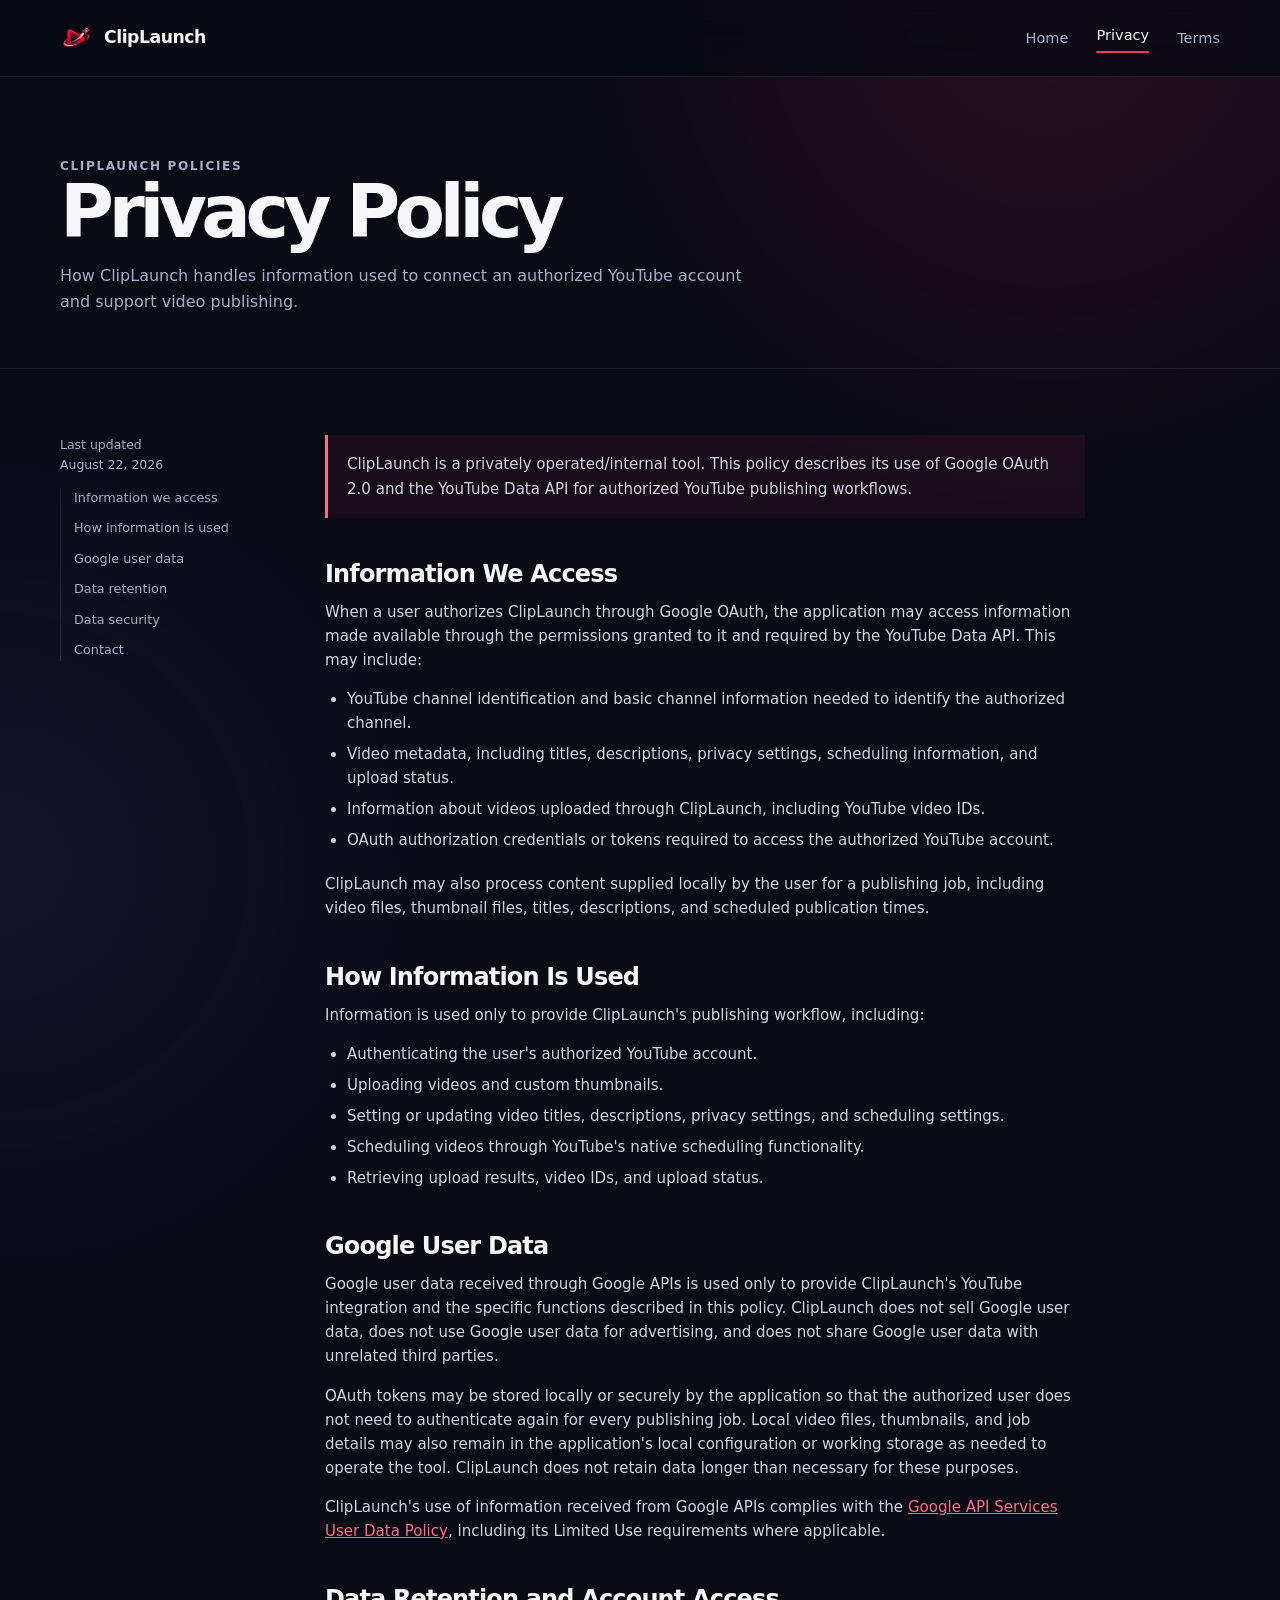
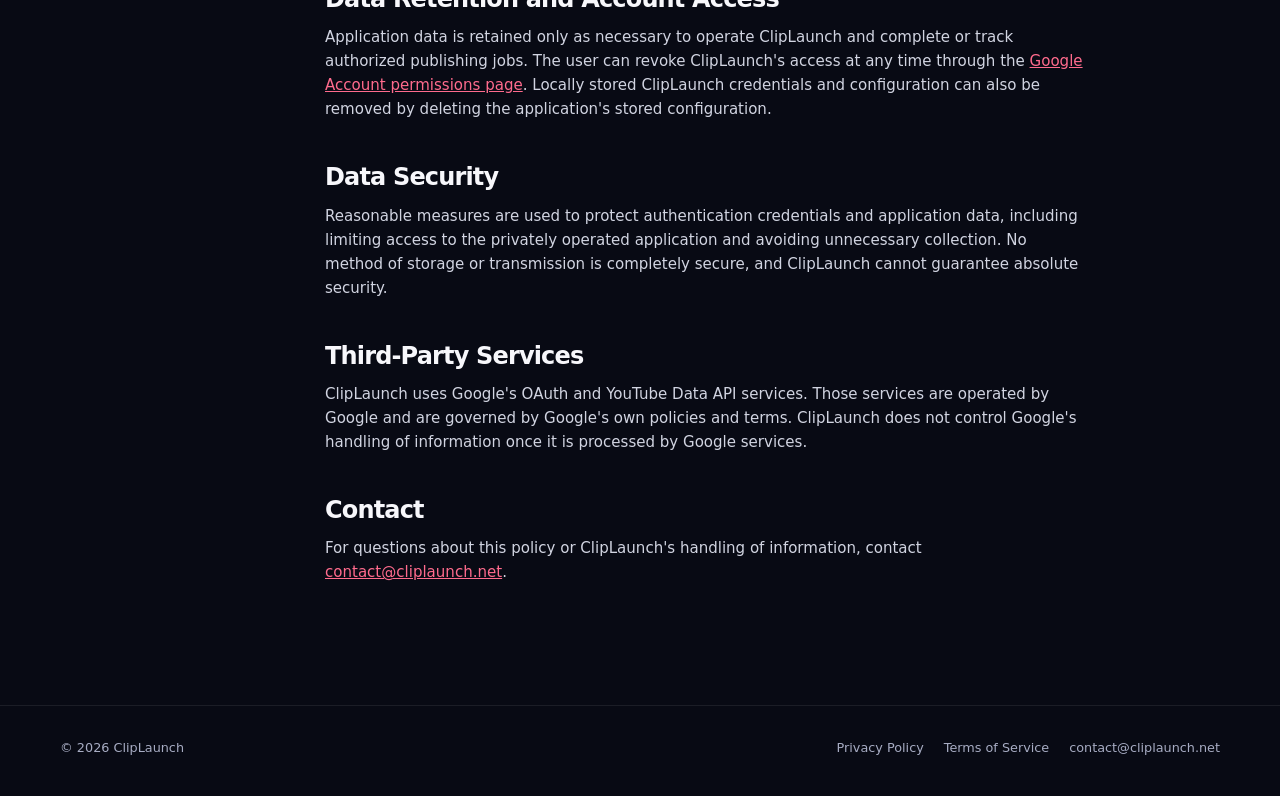
==== privacy/index.html @ d1818580 "Build ClipLaunch public website" ====
<!doctype html>
<html lang="en">
<head>
  <meta charset="utf-8">
  <meta name="viewport" content="width=device-width, initial-scale=1">
  <title>Privacy Policy — ClipLaunch</title>
  <meta name="description" content="How ClipLaunch handles information used for its YouTube publishing workflow and Google API integration.">
  <meta name="theme-color" content="#080a14">
  <meta property="og:type" content="website">
  <meta property="og:title" content="Privacy Policy — ClipLaunch">
  <meta property="og:description" content="How ClipLaunch handles information used for its YouTube publishing workflow and Google API integration.">
  <meta property="og:url" content="https://cliplaunch.net/privacy">
  <meta property="og:image" content="https://cliplaunch.net/assets/cliplaunch-logo.png">
  <link rel="icon" href="/assets/cliplaunch-logo.png" type="image/png">
  <link rel="stylesheet" href="/assets/styles.css">
</head>
<body>
  <a class="skip-link" href="#main">Skip to content</a>
  <header class="site-header"><div class="container nav"><a class="brand" href="/" aria-label="ClipLaunch home"><img src="/assets/cliplaunch-logo.png" alt=""><span>ClipLaunch</span></a><nav class="nav-links" aria-label="Main navigation"><a href="/">Home</a><a href="/privacy" aria-current="page">Privacy</a><a href="/terms">Terms</a></nav></div></header>
  <main id="main">
    <section class="page-hero"><div class="container"><p class="eyebrow">ClipLaunch policies</p><h1>Privacy Policy</h1><p>How ClipLaunch handles information used to connect an authorized YouTube account and support video publishing.</p></div></section>
    <div class="container legal-layout">
      <aside class="legal-aside"><p>Last updated<br>August 22, 2026</p><nav class="legal-nav" aria-label="Privacy policy sections"><a href="#access">Information we access</a><a href="#use">How information is used</a><a href="#google">Google user data</a><a href="#retention">Data retention</a><a href="#security">Data security</a><a href="#contact">Contact</a></nav></aside>
      <article class="legal-content">
        <p class="notice">ClipLaunch is a privately operated/internal tool. This policy describes its use of Google OAuth 2.0 and the YouTube Data API for authorized YouTube publishing workflows.</p>
        <h2 id="access">Information We Access</h2>
        <p>When a user authorizes ClipLaunch through Google OAuth, the application may access information made available through the permissions granted to it and required by the YouTube Data API. This may include:</p>
        <ul><li>YouTube channel identification and basic channel information needed to identify the authorized channel.</li><li>Video metadata, including titles, descriptions, privacy settings, scheduling information, and upload status.</li><li>Information about videos uploaded through ClipLaunch, including YouTube video IDs.</li><li>OAuth authorization credentials or tokens required to access the authorized YouTube account.</li></ul>
        <p>ClipLaunch may also process content supplied locally by the user for a publishing job, including video files, thumbnail files, titles, descriptions, and scheduled publication times.</p>
        <h2 id="use">How Information Is Used</h2>
        <p>Information is used only to provide ClipLaunch's publishing workflow, including:</p>
        <ul><li>Authenticating the user's authorized YouTube account.</li><li>Uploading videos and custom thumbnails.</li><li>Setting or updating video titles, descriptions, privacy settings, and scheduling settings.</li><li>Scheduling videos through YouTube's native scheduling functionality.</li><li>Retrieving upload results, video IDs, and upload status.</li></ul>
        <h2 id="google">Google User Data</h2>
        <p>Google user data received through Google APIs is used only to provide ClipLaunch's YouTube integration and the specific functions described in this policy. ClipLaunch does not sell Google user data, does not use Google user data for advertising, and does not share Google user data with unrelated third parties.</p>
        <p>OAuth tokens may be stored locally or securely by the application so that the authorized user does not need to authenticate again for every publishing job. Local video files, thumbnails, and job details may also remain in the application's local configuration or working storage as needed to operate the tool. ClipLaunch does not retain data longer than necessary for these purposes.</p>
        <p>ClipLaunch's use of information received from Google APIs complies with the <a href="https://developers.google.com/terms/api-services-user-data-policy" target="_blank" rel="noopener">Google API Services User Data Policy</a>, including its Limited Use requirements where applicable.</p>
        <h2 id="retention">Data Retention and Account Access</h2>
        <p>Application data is retained only as necessary to operate ClipLaunch and complete or track authorized publishing jobs. The user can revoke ClipLaunch's access at any time through the <a href="https://myaccount.google.com/permissions" target="_blank" rel="noopener">Google Account permissions page</a>. Locally stored ClipLaunch credentials and configuration can also be removed by deleting the application's stored configuration.</p>
        <h2 id="security">Data Security</h2>
        <p>Reasonable measures are used to protect authentication credentials and application data, including limiting access to the privately operated application and avoiding unnecessary collection. No method of storage or transmission is completely secure, and ClipLaunch cannot guarantee absolute security.</p>
        <h2>Third-Party Services</h2>
        <p>ClipLaunch uses Google's OAuth and YouTube Data API services. Those services are operated by Google and are governed by Google's own policies and terms. ClipLaunch does not control Google's handling of information once it is processed by Google services.</p>
        <h2 id="contact">Contact</h2>
        <p>For questions about this policy or ClipLaunch's handling of information, contact <a data-contact-email href="mailto:contact@cliplaunch.net">contact@cliplaunch.net</a>.</p>
      </article>
    </div>
  </main>
  <footer class="site-footer"><div class="container footer-row"><p>© 2026 ClipLaunch</p><div class="footer-links"><a href="/privacy">Privacy Policy</a><a href="/terms">Terms of Service</a><a data-contact-email href="mailto:contact@cliplaunch.net">contact@cliplaunch.net</a></div></div></footer>
  <script src="/assets/site-config.js"></script>
</body>
</html>
---- assets/styles.css ----
:root {
  --bg: #080a14;
  --bg-soft: #0d1020;
  --panel: rgba(20, 23, 41, 0.82);
  --panel-solid: #13172b;
  --line: rgba(255, 255, 255, 0.1);
  --text: #f7f7fb;
  --muted: #a7acc3;
  --muted-strong: #d1d4e1;
  --red: #ff3155;
  --pink: #ff6b8d;
  --purple: #9f83ff;
  --green: #76dfaf;
  --max: 1160px;
  color-scheme: dark;
  font-family: Inter, ui-sans-serif, system-ui, -apple-system, BlinkMacSystemFont, "Segoe UI", sans-serif;
  background: var(--bg);
  color: var(--text);
}

* { box-sizing: border-box; }
html { scroll-behavior: smooth; }
body {
  margin: 0;
  min-width: 320px;
  background:
    radial-gradient(circle at 82% 0%, rgba(255, 49, 85, 0.13), transparent 32rem),
    radial-gradient(circle at 0% 36%, rgba(117, 95, 255, 0.1), transparent 30rem),
    var(--bg);
  color: var(--text);
  line-height: 1.6;
}

body::before {
  content: "";
  position: fixed;
  inset: 0;
  z-index: -1;
  pointer-events: none;
  opacity: 0.12;
  background-image: linear-gradient(rgba(255,255,255,.05) 1px, transparent 1px), linear-gradient(90deg, rgba(255,255,255,.05) 1px, transparent 1px);
  background-size: 72px 72px;
  mask-image: linear-gradient(to bottom, black, transparent 70%);
}

a { color: inherit; }
.container { width: min(calc(100% - 40px), var(--max)); margin: 0 auto; }
.skip-link { position: absolute; left: -9999px; }
.skip-link:focus { left: 16px; top: 16px; z-index: 20; padding: 8px 12px; background: var(--text); color: var(--bg); border-radius: 8px; }

.site-header { position: sticky; top: 0; z-index: 10; border-bottom: 1px solid rgba(255,255,255,.08); background: rgba(8,10,20,.78); backdrop-filter: blur(18px); }
.nav { min-height: 76px; display: flex; align-items: center; justify-content: space-between; gap: 24px; }
.brand { display: inline-flex; align-items: center; gap: 11px; text-decoration: none; font-weight: 720; letter-spacing: -.03em; }
.brand img { width: 33px; height: 33px; object-fit: contain; }
.brand span { font-size: 1.08rem; }
.nav-links { display: flex; align-items: center; gap: 28px; color: var(--muted); font-size: .91rem; }
.nav-links a { text-decoration: none; transition: color .2s ease; }
.nav-links a:hover, .nav-links a[aria-current="page"] { color: var(--text); }
.nav-links a[aria-current="page"]::after { content: ""; display: block; height: 2px; margin-top: 4px; border-radius: 9px; background: var(--red); }

.hero { position: relative; padding: 100px 0 92px; overflow: hidden; }
.hero::after { content: ""; position: absolute; width: 520px; height: 520px; right: -160px; top: 90px; border-radius: 50%; background: rgba(255,49,85,.08); filter: blur(90px); pointer-events: none; }
.hero-grid { display: grid; grid-template-columns: minmax(0, 1.08fr) minmax(360px, .92fr); align-items: center; gap: 74px; }
.eyebrow, .kicker { margin: 0 0 17px; color: var(--pink); font-size: .75rem; font-weight: 760; letter-spacing: .14em; text-transform: uppercase; }
h1, h2, h3, p { margin-top: 0; }
h1 { max-width: 690px; margin-bottom: 22px; font-size: clamp(3.4rem, 7vw, 5.9rem); line-height: .98; letter-spacing: -.075em; }
h1 span { color: var(--pink); }
.lede { max-width: 590px; margin-bottom: 30px; color: var(--muted-strong); font-size: clamp(1.04rem, 1.8vw, 1.18rem); }
.hero-actions { display: flex; flex-wrap: wrap; gap: 12px; }
.button { display: inline-flex; align-items: center; justify-content: center; min-height: 46px; padding: 0 18px; border: 1px solid transparent; border-radius: 10px; font-size: .9rem; font-weight: 700; text-decoration: none; transition: transform .2s ease, border-color .2s ease, background .2s ease; }
.button:hover { transform: translateY(-2px); }
.button-primary { background: linear-gradient(135deg, var(--red), #f42675); box-shadow: 0 12px 30px rgba(255,49,85,.22); }
.button-secondary { border-color: var(--line); background: rgba(255,255,255,.035); color: var(--muted-strong); }
.button-secondary:hover { border-color: rgba(255,255,255,.22); background: rgba(255,255,255,.08); }

.workflow-card { position: relative; z-index: 1; padding: 18px; border: 1px solid rgba(255,255,255,.12); border-radius: 18px; background: linear-gradient(145deg, rgba(27,29,52,.96), rgba(12,14,27,.92)); box-shadow: 0 28px 90px rgba(0,0,0,.38), 0 0 0 1px rgba(255,49,85,.04); }
.workflow-top { display: flex; align-items: center; justify-content: space-between; padding: 3px 3px 16px; color: var(--muted); font-size: .78rem; }
.window-dots { display: flex; gap: 5px; }
.window-dots i { width: 7px; height: 7px; border-radius: 50%; background: #42465d; }
.window-dots i:first-child { background: var(--red); }
.job-panel { padding: 18px; border: 1px solid rgba(255,255,255,.08); border-radius: 12px; background: rgba(5,7,16,.46); }
.job-title { display: flex; justify-content: space-between; gap: 12px; margin-bottom: 18px; font-size: .92rem; font-weight: 700; }
.live-pill { display: inline-flex; align-items: center; gap: 6px; color: var(--green); font-size: .7rem; font-weight: 750; text-transform: uppercase; letter-spacing: .08em; }
.live-pill::before { content: ""; width: 6px; height: 6px; border-radius: 50%; background: var(--green); box-shadow: 0 0 12px var(--green); }
.progress-track { height: 7px; margin-bottom: 20px; border-radius: 10px; background: #262a40; overflow: hidden; }
.progress-bar { width: 72%; height: 100%; border-radius: inherit; background: linear-gradient(90deg, var(--red), var(--pink)); }
.steps { display: grid; gap: 11px; }
.step { display: flex; align-items: center; gap: 11px; color: var(--muted); font-size: .79rem; }
.step.is-done { color: var(--muted-strong); }
.step-icon { display: grid; place-items: center; width: 23px; height: 23px; border: 1px solid #353950; border-radius: 7px; color: #777e9d; font-size: .68rem; }
.step.is-done .step-icon { border-color: rgba(118,223,175,.4); color: var(--green); background: rgba(118,223,175,.08); }
.card-foot { display: flex; justify-content: space-between; gap: 12px; margin-top: 17px; padding-top: 15px; border-top: 1px solid rgba(255,255,255,.07); color: #7e849e; font-size: .72rem; }

.section { padding: 100px 0; }
.section-tint { border-top: 1px solid rgba(255,255,255,.06); border-bottom: 1px solid rgba(255,255,255,.06); background: rgba(16,18,34,.52); }
.section-heading { max-width: 670px; margin-bottom: 38px; }
h2 { margin-bottom: 13px; font-size: clamp(2rem, 4vw, 3.25rem); line-height: 1.05; letter-spacing: -.055em; }
.section-heading p { color: var(--muted); }
.feature-grid { display: grid; grid-template-columns: repeat(3, 1fr); gap: 13px; }
.feature-card { min-height: 190px; padding: 23px; border: 1px solid var(--line); border-radius: 14px; background: rgba(19,23,43,.72); }
.feature-number { margin-bottom: 25px; color: var(--pink); font-size: .72rem; font-weight: 760; letter-spacing: .12em; }
.feature-card h3 { margin-bottom: 8px; font-size: 1rem; }
.feature-card p { margin-bottom: 0; color: var(--muted); font-size: .88rem; }
.api-grid { display: grid; grid-template-columns: .85fr 1.15fr; gap: 70px; align-items: start; }
.api-copy p { color: var(--muted-strong); }
.api-list { display: grid; grid-template-columns: 1fr 1fr; gap: 12px; }
.list-item { display: flex; gap: 10px; padding: 16px; border: 1px solid var(--line); border-radius: 11px; color: var(--muted-strong); font-size: .88rem; background: rgba(255,255,255,.025); }
.list-item::before { content: "✓"; color: var(--pink); font-weight: 800; }
.trust-bar { display: flex; flex-wrap: wrap; align-items: center; justify-content: space-between; gap: 20px; padding: 23px 27px; border: 1px solid rgba(255,255,255,.1); border-radius: 15px; background: linear-gradient(90deg, rgba(255,49,85,.1), rgba(159,131,255,.08)); }
.trust-bar p { margin: 0; max-width: 730px; color: var(--muted-strong); font-size: .9rem; }
.trust-label { color: var(--text); font-size: .78rem; font-weight: 750; letter-spacing: .1em; text-transform: uppercase; }

.page-hero { padding: 80px 0 54px; border-bottom: 1px solid rgba(255,255,255,.07); }
.page-hero h1 { max-width: 760px; margin-bottom: 15px; font-size: clamp(2.8rem, 6vw, 4.6rem); }
.page-hero p { max-width: 690px; margin-bottom: 0; color: var(--muted); }
.legal-layout { display: grid; grid-template-columns: 190px minmax(0, 760px); gap: 75px; padding: 66px 0 105px; }
.legal-aside { position: sticky; top: 110px; align-self: start; }
.legal-aside p { color: var(--muted); font-size: .78rem; }
.legal-nav { display: grid; gap: 10px; padding-left: 13px; border-left: 1px solid var(--line); }
.legal-nav a { color: var(--muted); font-size: .8rem; text-decoration: none; }
.legal-nav a:hover { color: var(--pink); }
.legal-content h2 { margin: 44px 0 13px; font-size: 1.5rem; letter-spacing: -.035em; }
.legal-content h2:first-child { margin-top: 0; }
.legal-content h3 { margin: 27px 0 8px; font-size: 1rem; }
.legal-content p, .legal-content li { color: var(--muted-strong); font-size: .94rem; }
.legal-content ul { margin: 0 0 20px; padding-left: 22px; }
.legal-content li { margin: 7px 0; }
.legal-content a { color: var(--pink); }
.notice { margin: 0 0 35px; padding: 17px 19px; border-left: 3px solid var(--pink); background: rgba(255,49,85,.07); color: var(--muted-strong); font-size: .88rem; }

.site-footer { padding: 32px 0 38px; border-top: 1px solid rgba(255,255,255,.08); }
.footer-row { display: flex; align-items: center; justify-content: space-between; gap: 22px; }
.footer-row p, .footer-links { margin: 0; color: var(--muted); font-size: .8rem; }
.footer-links { display: flex; flex-wrap: wrap; gap: 20px; }
.footer-links a { text-decoration: none; }
.footer-links a:hover { color: var(--text); }

@media (max-width: 820px) {
  .hero-grid, .api-grid { grid-template-columns: 1fr; gap: 44px; }
  .hero { padding-top: 70px; }
  .feature-grid { grid-template-columns: 1fr 1fr; }
  .legal-layout { grid-template-columns: 1fr; gap: 34px; }
  .legal-aside { position: static; }
  .legal-nav { display: flex; flex-wrap: wrap; gap: 12px 20px; padding: 0; border: 0; }
}

@media (max-width: 560px) {
  .container { width: min(calc(100% - 30px), var(--max)); }
  .nav { min-height: 68px; }
  .nav-links { gap: 13px; font-size: .78rem; }
  .nav-links a[aria-current="page"]::after { margin-top: 2px; }
  h1 { font-size: clamp(3rem, 17vw, 4.2rem); }
  .hero { padding: 58px 0 70px; }
  .section { padding: 70px 0; }
  .feature-grid, .api-list { grid-template-columns: 1fr; }
  .workflow-card { padding: 12px; }
  .job-panel { padding: 14px; }
  .footer-row { align-items: flex-start; flex-direction: column; }
}
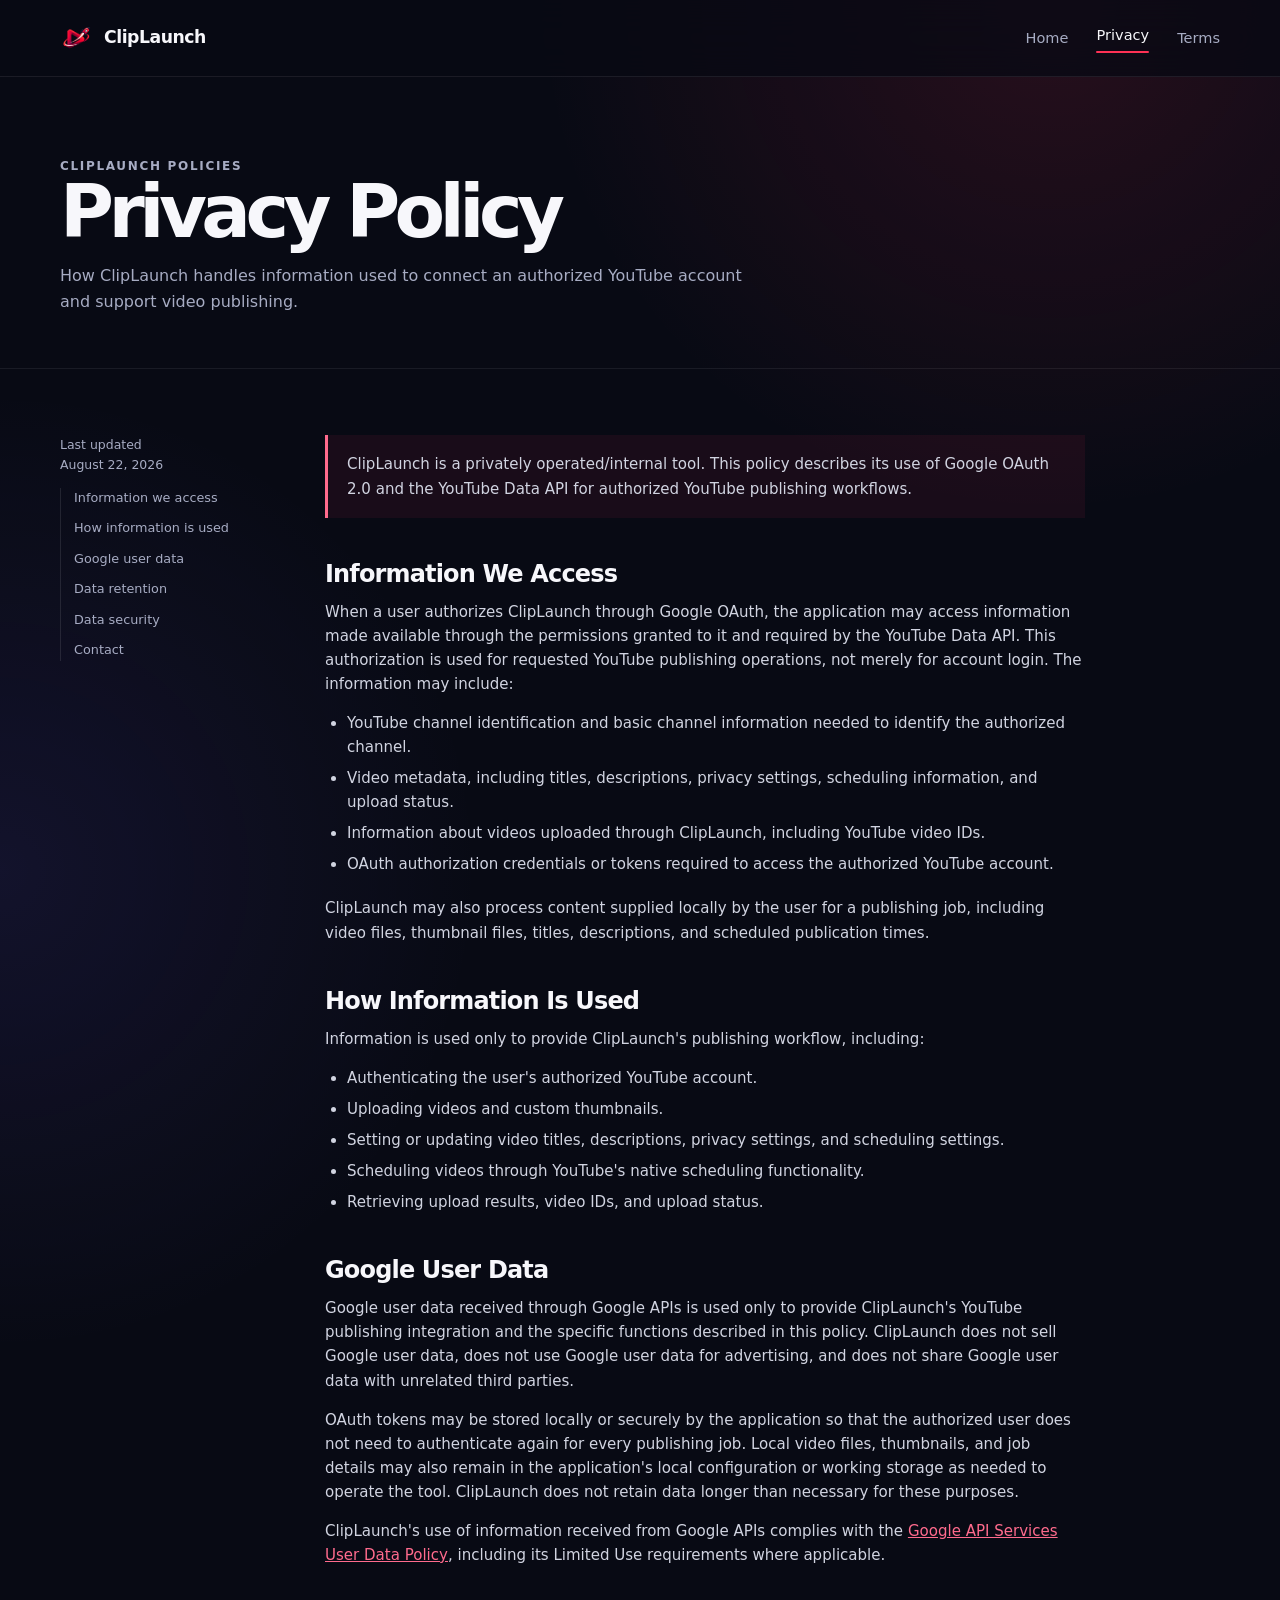
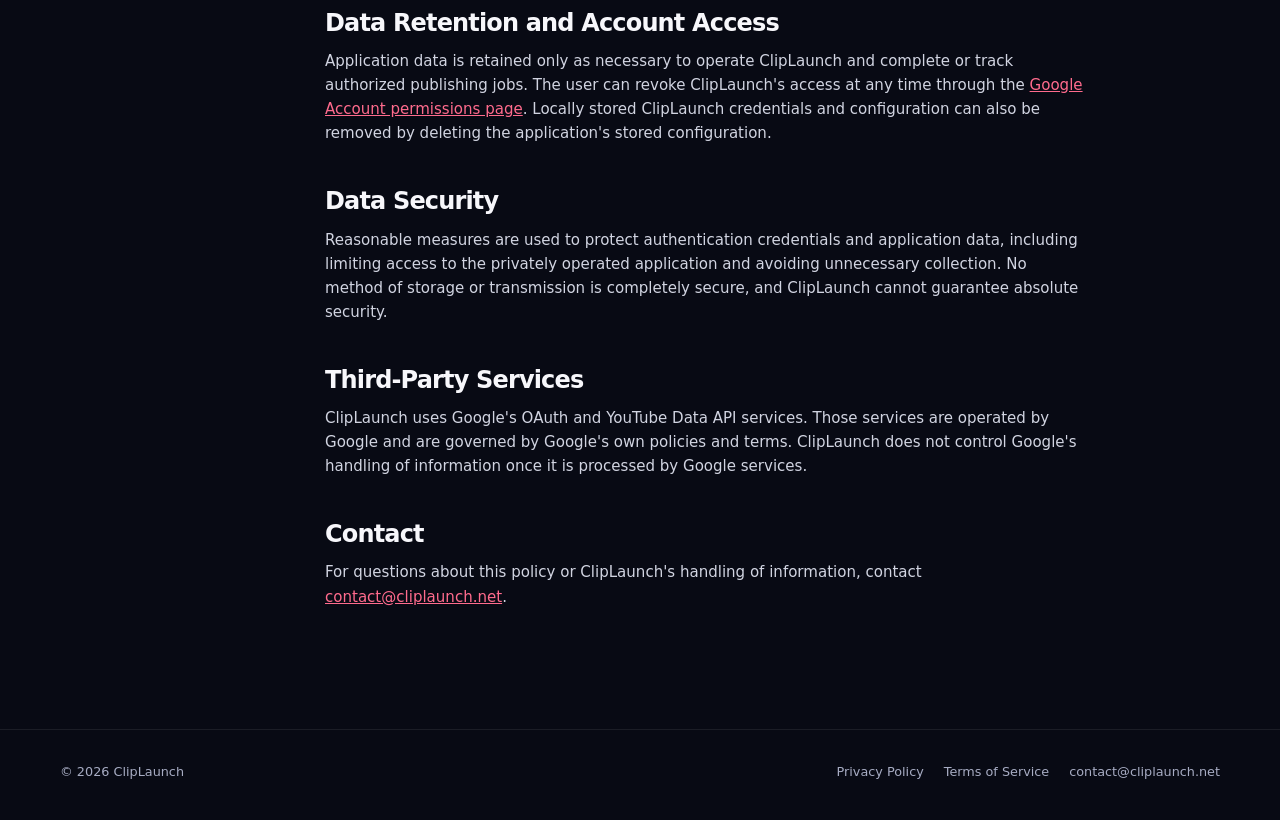
==== commit f5be1859: "Clarify homepage purpose for OAuth review" ====
--- a/privacy/index.html
+++ b/privacy/index.html
@@ -16,7 +16,7 @@
 </head>
 <body>
   <a class="skip-link" href="#main">Skip to content</a>
-  <header class="site-header"><div class="container nav"><a class="brand" href="/" aria-label="ClipLaunch home"><img src="/assets/cliplaunch-logo.png" alt=""><span>ClipLaunch</span></a><nav class="nav-links" aria-label="Main navigation"><a href="/">Home</a><a href="/privacy" aria-current="page">Privacy</a><a href="/terms">Terms</a></nav></div></header>
+  <header class="site-header"><div class="container nav"><a class="brand" href="/" aria-label="ClipLaunch home"><img src="/assets/cliplaunch-logo.png" alt=""><span>ClipLaunch</span></a><nav class="nav-links" aria-label="Main navigation"><a href="/">Home</a><a href="/privacy/" aria-current="page">Privacy</a><a href="/terms/">Terms</a></nav></div></header>
   <main id="main">
     <section class="page-hero"><div class="container"><p class="eyebrow">ClipLaunch policies</p><h1>Privacy Policy</h1><p>How ClipLaunch handles information used to connect an authorized YouTube account and support video publishing.</p></div></section>
     <div class="container legal-layout">
@@ -24,14 +24,14 @@
       <article class="legal-content">
         <p class="notice">ClipLaunch is a privately operated/internal tool. This policy describes its use of Google OAuth 2.0 and the YouTube Data API for authorized YouTube publishing workflows.</p>
         <h2 id="access">Information We Access</h2>
-        <p>When a user authorizes ClipLaunch through Google OAuth, the application may access information made available through the permissions granted to it and required by the YouTube Data API. This may include:</p>
+        <p>When a user authorizes ClipLaunch through Google OAuth, the application may access information made available through the permissions granted to it and required by the YouTube Data API. This authorization is used for requested YouTube publishing operations, not merely for account login. The information may include:</p>
         <ul><li>YouTube channel identification and basic channel information needed to identify the authorized channel.</li><li>Video metadata, including titles, descriptions, privacy settings, scheduling information, and upload status.</li><li>Information about videos uploaded through ClipLaunch, including YouTube video IDs.</li><li>OAuth authorization credentials or tokens required to access the authorized YouTube account.</li></ul>
         <p>ClipLaunch may also process content supplied locally by the user for a publishing job, including video files, thumbnail files, titles, descriptions, and scheduled publication times.</p>
         <h2 id="use">How Information Is Used</h2>
         <p>Information is used only to provide ClipLaunch's publishing workflow, including:</p>
         <ul><li>Authenticating the user's authorized YouTube account.</li><li>Uploading videos and custom thumbnails.</li><li>Setting or updating video titles, descriptions, privacy settings, and scheduling settings.</li><li>Scheduling videos through YouTube's native scheduling functionality.</li><li>Retrieving upload results, video IDs, and upload status.</li></ul>
         <h2 id="google">Google User Data</h2>
-        <p>Google user data received through Google APIs is used only to provide ClipLaunch's YouTube integration and the specific functions described in this policy. ClipLaunch does not sell Google user data, does not use Google user data for advertising, and does not share Google user data with unrelated third parties.</p>
+        <p>Google user data received through Google APIs is used only to provide ClipLaunch's YouTube publishing integration and the specific functions described in this policy. ClipLaunch does not sell Google user data, does not use Google user data for advertising, and does not share Google user data with unrelated third parties.</p>
         <p>OAuth tokens may be stored locally or securely by the application so that the authorized user does not need to authenticate again for every publishing job. Local video files, thumbnails, and job details may also remain in the application's local configuration or working storage as needed to operate the tool. ClipLaunch does not retain data longer than necessary for these purposes.</p>
         <p>ClipLaunch's use of information received from Google APIs complies with the <a href="https://developers.google.com/terms/api-services-user-data-policy" target="_blank" rel="noopener">Google API Services User Data Policy</a>, including its Limited Use requirements where applicable.</p>
         <h2 id="retention">Data Retention and Account Access</h2>
@@ -45,7 +45,7 @@
       </article>
     </div>
   </main>
-  <footer class="site-footer"><div class="container footer-row"><p>© 2026 ClipLaunch</p><div class="footer-links"><a href="/privacy">Privacy Policy</a><a href="/terms">Terms of Service</a><a data-contact-email href="mailto:contact@cliplaunch.net">contact@cliplaunch.net</a></div></div></footer>
+  <footer class="site-footer"><div class="container footer-row"><p>© 2026 ClipLaunch</p><div class="footer-links"><a href="/privacy/">Privacy Policy</a><a href="/terms/">Terms of Service</a><a data-contact-email href="mailto:contact@cliplaunch.net">contact@cliplaunch.net</a></div></div></footer>
   <script src="/assets/site-config.js"></script>
 </body>
 </html>
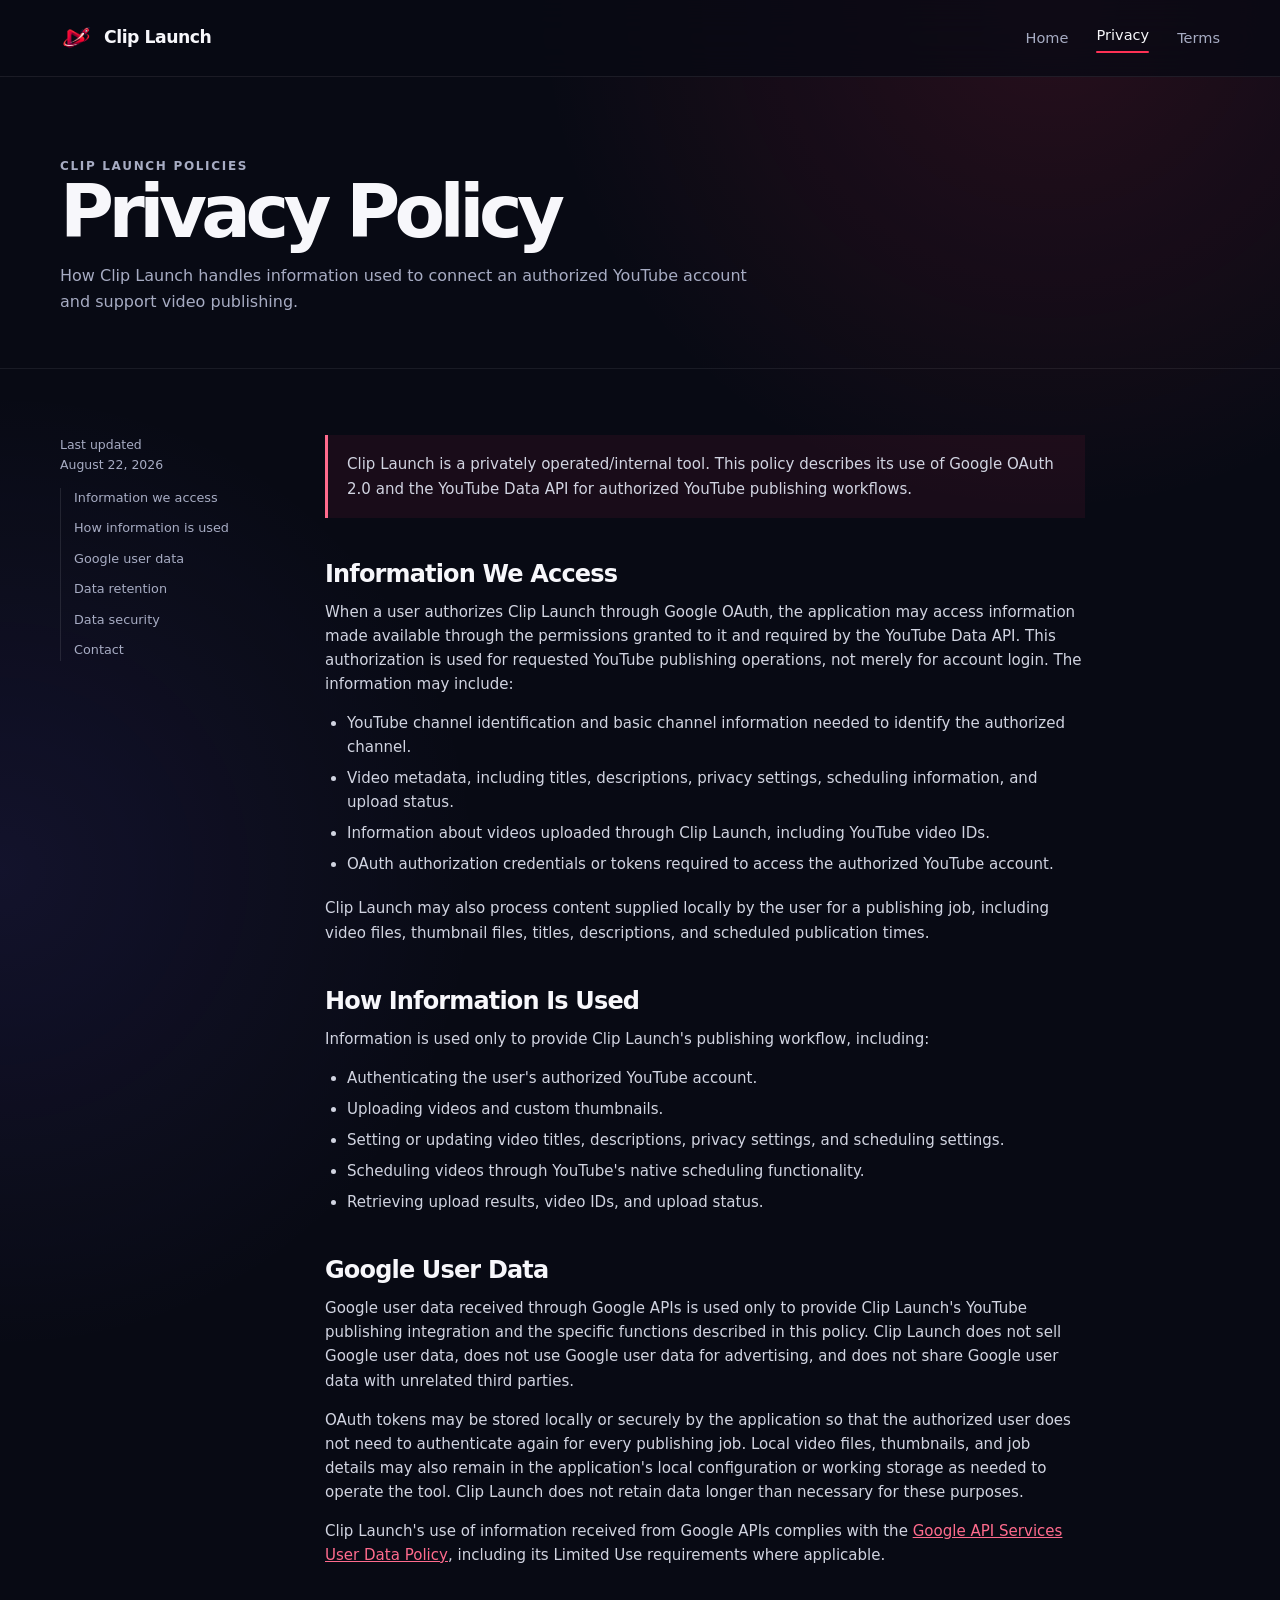
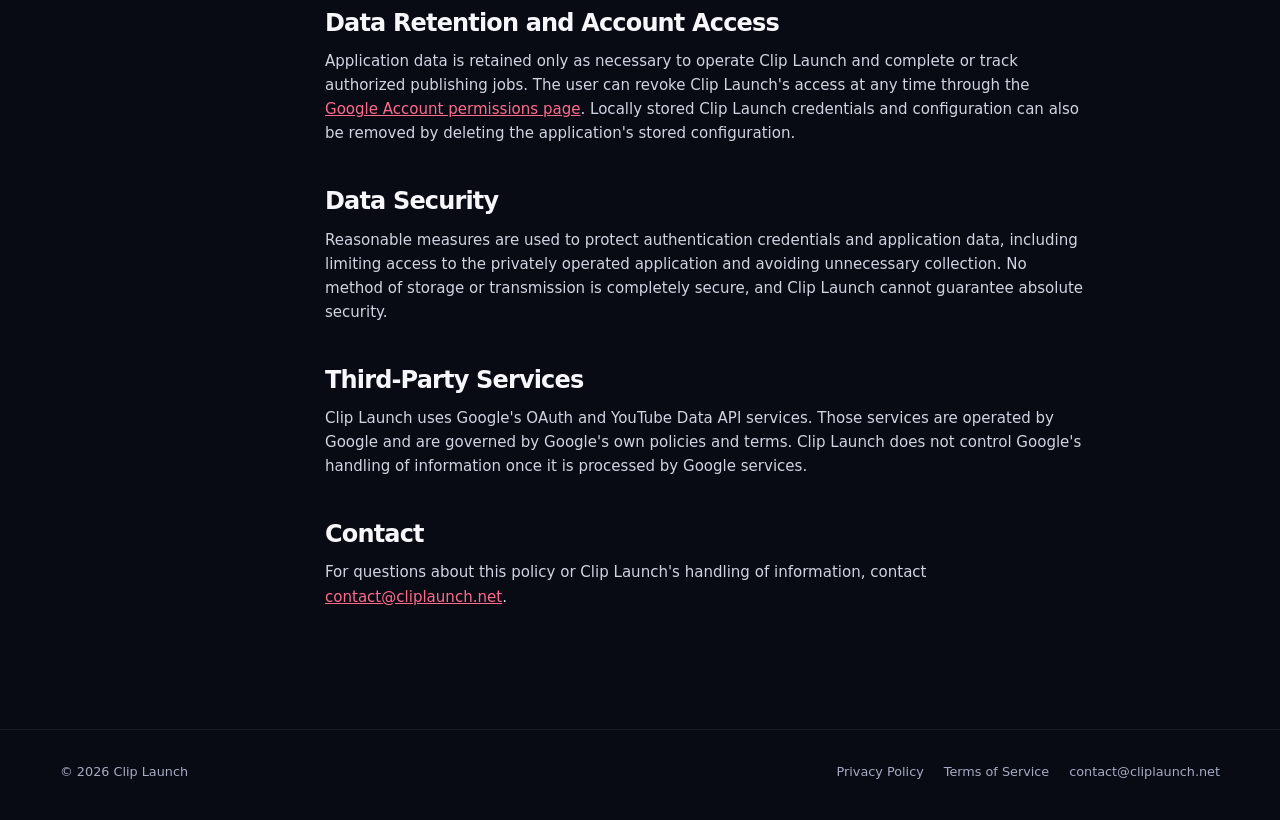
==== commit 2568404a: "Match website name to Clip Launch OAuth branding" ====
--- a/privacy/index.html
+++ b/privacy/index.html
@@ -3,12 +3,12 @@
 <head>
   <meta charset="utf-8">
   <meta name="viewport" content="width=device-width, initial-scale=1">
-  <title>Privacy Policy — ClipLaunch</title>
-  <meta name="description" content="How ClipLaunch handles information used for its YouTube publishing workflow and Google API integration.">
+  <title>Privacy Policy — Clip Launch</title>
+  <meta name="description" content="How Clip Launch handles information used for its YouTube publishing workflow and Google API integration.">
   <meta name="theme-color" content="#080a14">
   <meta property="og:type" content="website">
-  <meta property="og:title" content="Privacy Policy — ClipLaunch">
-  <meta property="og:description" content="How ClipLaunch handles information used for its YouTube publishing workflow and Google API integration.">
+  <meta property="og:title" content="Privacy Policy — Clip Launch">
+  <meta property="og:description" content="How Clip Launch handles information used for its YouTube publishing workflow and Google API integration.">
   <meta property="og:url" content="https://cliplaunch.net/privacy">
   <meta property="og:image" content="https://cliplaunch.net/assets/cliplaunch-logo.png">
   <link rel="icon" href="/assets/cliplaunch-logo.png" type="image/png">
@@ -16,36 +16,36 @@
 </head>
 <body>
   <a class="skip-link" href="#main">Skip to content</a>
-  <header class="site-header"><div class="container nav"><a class="brand" href="/" aria-label="ClipLaunch home"><img src="/assets/cliplaunch-logo.png" alt=""><span>ClipLaunch</span></a><nav class="nav-links" aria-label="Main navigation"><a href="/">Home</a><a href="/privacy/" aria-current="page">Privacy</a><a href="/terms/">Terms</a></nav></div></header>
+  <header class="site-header"><div class="container nav"><a class="brand" href="/" aria-label="Clip Launch home"><img src="/assets/cliplaunch-logo.png" alt=""><span>Clip Launch</span></a><nav class="nav-links" aria-label="Main navigation"><a href="/">Home</a><a href="/privacy/" aria-current="page">Privacy</a><a href="/terms/">Terms</a></nav></div></header>
   <main id="main">
-    <section class="page-hero"><div class="container"><p class="eyebrow">ClipLaunch policies</p><h1>Privacy Policy</h1><p>How ClipLaunch handles information used to connect an authorized YouTube account and support video publishing.</p></div></section>
+    <section class="page-hero"><div class="container"><p class="eyebrow">Clip Launch policies</p><h1>Privacy Policy</h1><p>How Clip Launch handles information used to connect an authorized YouTube account and support video publishing.</p></div></section>
     <div class="container legal-layout">
       <aside class="legal-aside"><p>Last updated<br>August 22, 2026</p><nav class="legal-nav" aria-label="Privacy policy sections"><a href="#access">Information we access</a><a href="#use">How information is used</a><a href="#google">Google user data</a><a href="#retention">Data retention</a><a href="#security">Data security</a><a href="#contact">Contact</a></nav></aside>
       <article class="legal-content">
-        <p class="notice">ClipLaunch is a privately operated/internal tool. This policy describes its use of Google OAuth 2.0 and the YouTube Data API for authorized YouTube publishing workflows.</p>
+        <p class="notice">Clip Launch is a privately operated/internal tool. This policy describes its use of Google OAuth 2.0 and the YouTube Data API for authorized YouTube publishing workflows.</p>
         <h2 id="access">Information We Access</h2>
-        <p>When a user authorizes ClipLaunch through Google OAuth, the application may access information made available through the permissions granted to it and required by the YouTube Data API. This authorization is used for requested YouTube publishing operations, not merely for account login. The information may include:</p>
-        <ul><li>YouTube channel identification and basic channel information needed to identify the authorized channel.</li><li>Video metadata, including titles, descriptions, privacy settings, scheduling information, and upload status.</li><li>Information about videos uploaded through ClipLaunch, including YouTube video IDs.</li><li>OAuth authorization credentials or tokens required to access the authorized YouTube account.</li></ul>
-        <p>ClipLaunch may also process content supplied locally by the user for a publishing job, including video files, thumbnail files, titles, descriptions, and scheduled publication times.</p>
+        <p>When a user authorizes Clip Launch through Google OAuth, the application may access information made available through the permissions granted to it and required by the YouTube Data API. This authorization is used for requested YouTube publishing operations, not merely for account login. The information may include:</p>
+        <ul><li>YouTube channel identification and basic channel information needed to identify the authorized channel.</li><li>Video metadata, including titles, descriptions, privacy settings, scheduling information, and upload status.</li><li>Information about videos uploaded through Clip Launch, including YouTube video IDs.</li><li>OAuth authorization credentials or tokens required to access the authorized YouTube account.</li></ul>
+        <p>Clip Launch may also process content supplied locally by the user for a publishing job, including video files, thumbnail files, titles, descriptions, and scheduled publication times.</p>
         <h2 id="use">How Information Is Used</h2>
-        <p>Information is used only to provide ClipLaunch's publishing workflow, including:</p>
+        <p>Information is used only to provide Clip Launch's publishing workflow, including:</p>
         <ul><li>Authenticating the user's authorized YouTube account.</li><li>Uploading videos and custom thumbnails.</li><li>Setting or updating video titles, descriptions, privacy settings, and scheduling settings.</li><li>Scheduling videos through YouTube's native scheduling functionality.</li><li>Retrieving upload results, video IDs, and upload status.</li></ul>
         <h2 id="google">Google User Data</h2>
-        <p>Google user data received through Google APIs is used only to provide ClipLaunch's YouTube publishing integration and the specific functions described in this policy. ClipLaunch does not sell Google user data, does not use Google user data for advertising, and does not share Google user data with unrelated third parties.</p>
-        <p>OAuth tokens may be stored locally or securely by the application so that the authorized user does not need to authenticate again for every publishing job. Local video files, thumbnails, and job details may also remain in the application's local configuration or working storage as needed to operate the tool. ClipLaunch does not retain data longer than necessary for these purposes.</p>
-        <p>ClipLaunch's use of information received from Google APIs complies with the <a href="https://developers.google.com/terms/api-services-user-data-policy" target="_blank" rel="noopener">Google API Services User Data Policy</a>, including its Limited Use requirements where applicable.</p>
+        <p>Google user data received through Google APIs is used only to provide Clip Launch's YouTube publishing integration and the specific functions described in this policy. Clip Launch does not sell Google user data, does not use Google user data for advertising, and does not share Google user data with unrelated third parties.</p>
+        <p>OAuth tokens may be stored locally or securely by the application so that the authorized user does not need to authenticate again for every publishing job. Local video files, thumbnails, and job details may also remain in the application's local configuration or working storage as needed to operate the tool. Clip Launch does not retain data longer than necessary for these purposes.</p>
+        <p>Clip Launch's use of information received from Google APIs complies with the <a href="https://developers.google.com/terms/api-services-user-data-policy" target="_blank" rel="noopener">Google API Services User Data Policy</a>, including its Limited Use requirements where applicable.</p>
         <h2 id="retention">Data Retention and Account Access</h2>
-        <p>Application data is retained only as necessary to operate ClipLaunch and complete or track authorized publishing jobs. The user can revoke ClipLaunch's access at any time through the <a href="https://myaccount.google.com/permissions" target="_blank" rel="noopener">Google Account permissions page</a>. Locally stored ClipLaunch credentials and configuration can also be removed by deleting the application's stored configuration.</p>
+        <p>Application data is retained only as necessary to operate Clip Launch and complete or track authorized publishing jobs. The user can revoke Clip Launch's access at any time through the <a href="https://myaccount.google.com/permissions" target="_blank" rel="noopener">Google Account permissions page</a>. Locally stored Clip Launch credentials and configuration can also be removed by deleting the application's stored configuration.</p>
         <h2 id="security">Data Security</h2>
-        <p>Reasonable measures are used to protect authentication credentials and application data, including limiting access to the privately operated application and avoiding unnecessary collection. No method of storage or transmission is completely secure, and ClipLaunch cannot guarantee absolute security.</p>
+        <p>Reasonable measures are used to protect authentication credentials and application data, including limiting access to the privately operated application and avoiding unnecessary collection. No method of storage or transmission is completely secure, and Clip Launch cannot guarantee absolute security.</p>
         <h2>Third-Party Services</h2>
-        <p>ClipLaunch uses Google's OAuth and YouTube Data API services. Those services are operated by Google and are governed by Google's own policies and terms. ClipLaunch does not control Google's handling of information once it is processed by Google services.</p>
+        <p>Clip Launch uses Google's OAuth and YouTube Data API services. Those services are operated by Google and are governed by Google's own policies and terms. Clip Launch does not control Google's handling of information once it is processed by Google services.</p>
         <h2 id="contact">Contact</h2>
-        <p>For questions about this policy or ClipLaunch's handling of information, contact <a data-contact-email href="mailto:contact@cliplaunch.net">contact@cliplaunch.net</a>.</p>
+        <p>For questions about this policy or Clip Launch's handling of information, contact <a data-contact-email href="mailto:contact@cliplaunch.net">contact@cliplaunch.net</a>.</p>
       </article>
     </div>
   </main>
-  <footer class="site-footer"><div class="container footer-row"><p>© 2026 ClipLaunch</p><div class="footer-links"><a href="/privacy/">Privacy Policy</a><a href="/terms/">Terms of Service</a><a data-contact-email href="mailto:contact@cliplaunch.net">contact@cliplaunch.net</a></div></div></footer>
+  <footer class="site-footer"><div class="container footer-row"><p>© 2026 Clip Launch</p><div class="footer-links"><a href="/privacy/">Privacy Policy</a><a href="/terms/">Terms of Service</a><a data-contact-email href="mailto:contact@cliplaunch.net">contact@cliplaunch.net</a></div></div></footer>
   <script src="/assets/site-config.js"></script>
 </body>
 </html>
